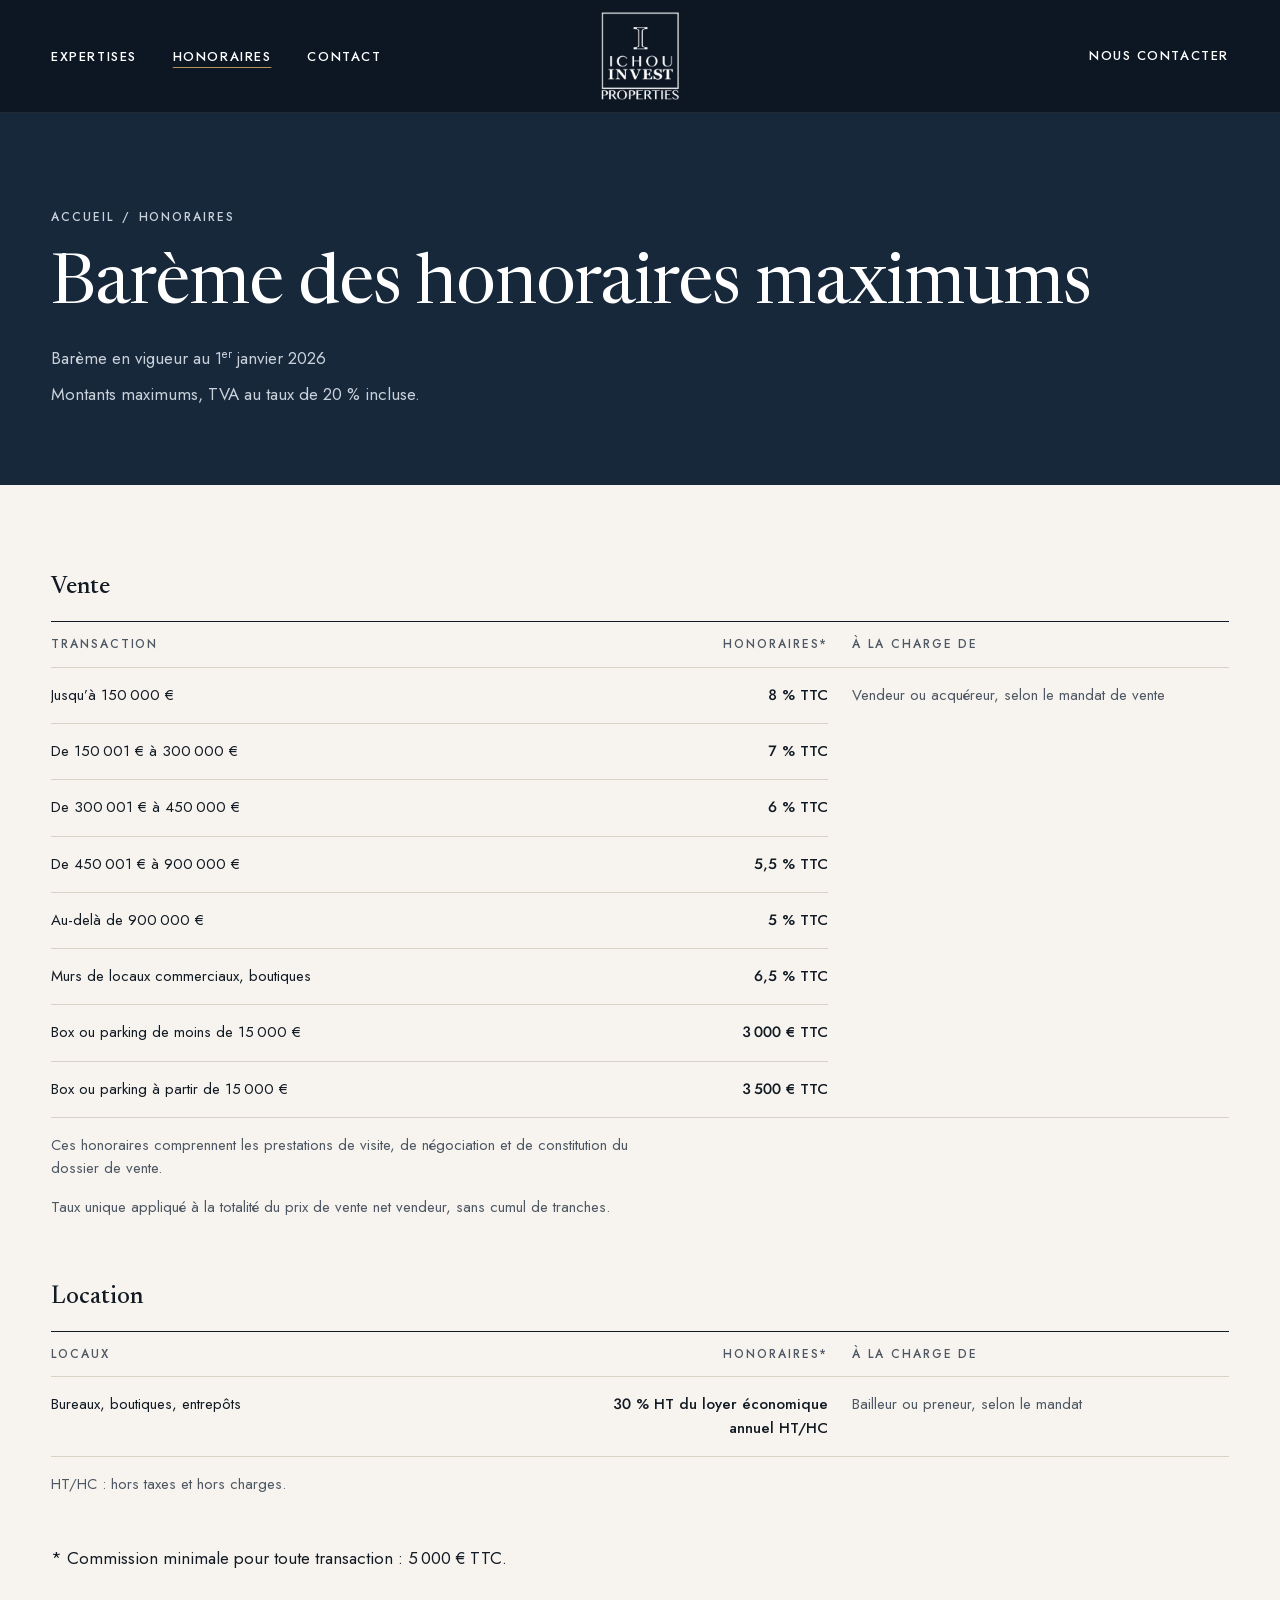
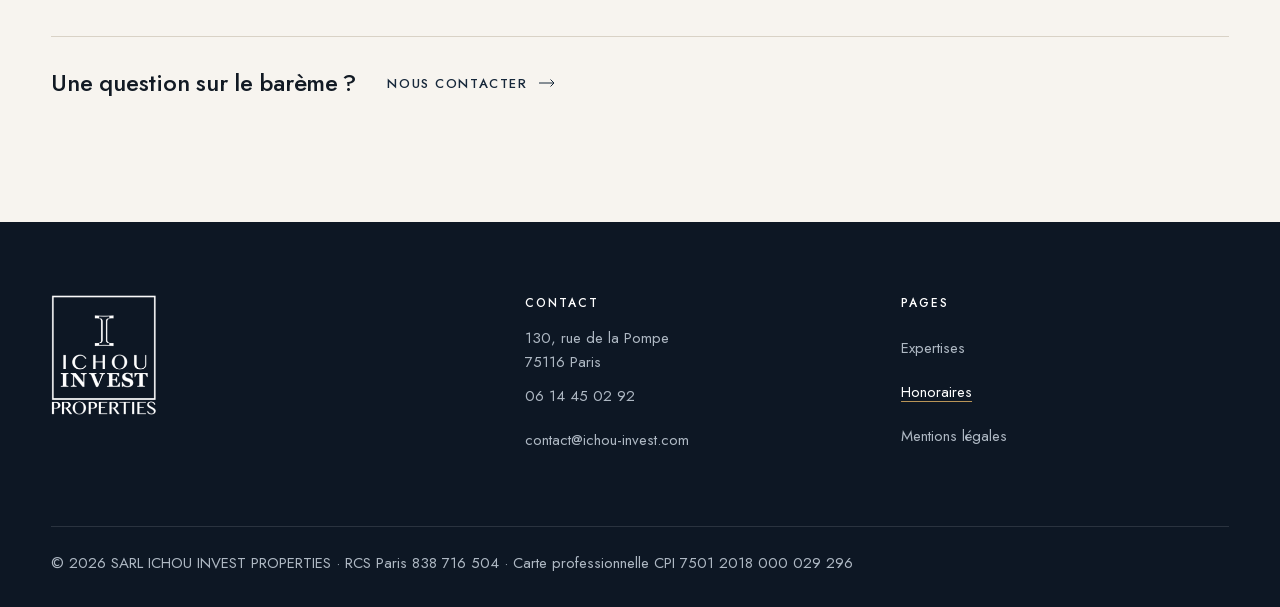
==== honoraires.html @ 110b646b "Nouveau site ICHOU INVEST PROPERTIES (3 pages) Co-Authored-By: Claude Opus 5.5 (1M context) <noreply" ====
<!doctype html>
<html lang="fr">
<head>
<meta charset="utf-8">
<meta name="viewport" content="width=device-width, initial-scale=1, viewport-fit=cover">
<title>Honoraires · ICHOU INVEST PROPERTIES</title>
<meta name="description" content="Barème des honoraires d’ICHOU INVEST PROPERTIES : vente et location.">
<link rel="stylesheet" href="fonts.css">
<link rel="stylesheet" href="style.css">
<script>document.documentElement.classList.add('js');document.documentElement.lang='fr';</script>
</head>
<body>
<a class="skip" href="#contenu">Aller au contenu</a>
<svg class="sprite" aria-hidden="true" focusable="false"><symbol id="mark-i" viewBox="0 0 24 36"><rect x="1" y="0" width="22" height="2" fill="currentColor"/><rect x="4" y="3.2" width="16" height="1.2" fill="currentColor"/><rect x="7.5" y="5.6" width="2.6" height="24.8" fill="currentColor"/><rect x="10.9" y="5.6" width="2.2" height="24.8" fill="currentColor"/><rect x="13.9" y="5.6" width="2.6" height="24.8" fill="currentColor"/><rect x="4" y="31.6" width="16" height="1.2" fill="currentColor"/><rect x="1" y="34" width="22" height="2" fill="currentColor"/></symbol></svg>


<header class="site-header" id="site-header">
  <div class="wrap header-inner">
    <nav class="main-nav" aria-label="Navigation principale">
      <ul><li><a class="nav-link" href="index.html#expertises">Expertises</a></li><li><a class="nav-link" href="honoraires.html" aria-current="page">Honoraires</a></li><li><a class="nav-link" href="index.html#contact">Contact</a></li></ul>
    </nav>
    <a class="brand" href="index.html" aria-label="ICHOU INVEST PROPERTIES, accueil">
      <img class="logo" src="img/logo-blanc.png" width="207" height="236" alt="ICHOU INVEST PROPERTIES">
    </a>
    <div class="header-actions">
      <a class="header-cta" href="index.html#contact">Nous contacter</a>
      <button class="text-btn menu-btn" type="button" aria-expanded="false" aria-controls="menu">Menu</button>
    </div>
  </div>
</header>

<div class="menu" id="menu" role="dialog" aria-modal="true" aria-label="Menu" hidden>
  <div class="wrap menu-inner">
    <div class="menu-top">
      <a class="brand" href="index.html" aria-label="ICHOU INVEST PROPERTIES, accueil">
        <img class="logo" src="img/logo-blanc.png" width="207" height="236" alt="ICHOU INVEST PROPERTIES">
      </a>
      <button class="text-btn menu-close" type="button">Fermer</button>
    </div>
    <nav class="menu-nav" aria-label="Menu">
      <ul><li><a href="index.html#expertises">Expertises</a></li><li><a href="honoraires.html" aria-current="page">Honoraires</a></li><li><a href="index.html#contact">Contact</a></li></ul>
    </nav>
    <address class="menu-contact">
      <a href="mailto:contact@ichou-invest.com">contact@ichou-invest.com</a>
      <span>130, rue de la Pompe, 75116&nbsp;Paris</span>
    </address>
  </div>
</div>

<main id="contenu">
  <section class="page-hero"><div class="wrap page-intro">
    <nav class="trail label" aria-label="Fil d’Ariane">
      <ol><li><a href="index.html">Accueil</a></li><li><span aria-current="page">Honoraires</span></li></ol>
    </nav>
    <h1 class="page-title">Barème des honoraires maximums</h1>
    <p class="intro-meta">Barème en vigueur au 1<sup>er</sup>&nbsp;janvier 2026</p>
    <p class="intro-meta">Montants maximums, TVA au taux de 20&nbsp;% incluse.</p>
  </div></section>

  <div class="wrap grid12 fees-grid">
    <div class="fee-tables">
      <section class="fee-group" aria-labelledby="t-vente">
        <h2 id="t-vente">Vente</h2>
        <div class="table-wrap">
          <table class="fee-table" aria-labelledby="t-vente">
            <thead><tr><th scope="col">Transaction</th><th scope="col" class="val">Honoraires*</th><th scope="col" class="payer">À la charge de</th></tr></thead>
            <tbody>
                <tr><th scope="row">Jusqu’à 150&#8239;000&nbsp;€</th><td class="val">8&nbsp;% TTC</td><td class="payer" rowspan="8">Vendeur ou acquéreur, selon le mandat de vente</td></tr>
                <tr><th scope="row">De 150&#8239;001&nbsp;€ à 300&#8239;000&nbsp;€</th><td class="val">7&nbsp;% TTC</td></tr>
                <tr><th scope="row">De 300&#8239;001&nbsp;€ à 450&#8239;000&nbsp;€</th><td class="val">6&nbsp;% TTC</td></tr>
                <tr><th scope="row">De 450&#8239;001&nbsp;€ à 900&#8239;000&nbsp;€</th><td class="val">5,5&nbsp;% TTC</td></tr>
                <tr><th scope="row">Au-delà de 900&#8239;000&nbsp;€</th><td class="val">5&nbsp;% TTC</td></tr>
                <tr><th scope="row">Murs de locaux commerciaux, boutiques</th><td class="val">6,5&nbsp;% TTC</td></tr>
                <tr><th scope="row">Box ou parking de moins de 15&#8239;000&nbsp;€</th><td class="val">3&#8239;000&nbsp;€ TTC</td></tr>
                <tr><th scope="row">Box ou parking à partir de 15&#8239;000&nbsp;€</th><td class="val">3&#8239;500&nbsp;€ TTC</td></tr>
            </tbody>
            <tfoot class="payer-foot"><tr><td colspan="3"><span class="payer-label">À la charge de</span> Vendeur ou acquéreur, selon le mandat de vente</td></tr></tfoot>
          </table>
        </div>
        <p class="fee-note">Ces honoraires comprennent les prestations de visite, de négociation et de constitution du dossier de vente.</p>
        <p class="fee-note">Taux unique appliqué à la totalité du prix de vente net vendeur, sans cumul de tranches.</p>
      </section>

      <section class="fee-group" aria-labelledby="t-location">
        <h2 id="t-location">Location</h2>
        <div class="table-wrap">
          <table class="fee-table" aria-labelledby="t-location">
            <thead><tr><th scope="col">Locaux</th><th scope="col" class="val">Honoraires*</th><th scope="col" class="payer">À la charge de</th></tr></thead>
            <tbody>
                <tr><th scope="row">Bureaux, boutiques, entrepôts</th><td class="val val-wrap"><span>30&nbsp;% HT du loyer économique annuel HT/HC</span></td><td class="payer">Bailleur ou preneur, selon le mandat</td></tr>
            </tbody>
            <tfoot class="payer-foot"><tr><td colspan="3"><span class="payer-label">À la charge de</span> Bailleur ou preneur, selon le mandat</td></tr></tfoot>
          </table>
        </div>
        <p class="fee-note">HT/HC : hors taxes et hors charges.</p>
      </section>

      <p class="fee-coverage fee-note">* Commission minimale pour toute transaction : 5&#8239;000&nbsp;€ TTC.</p>

      <div class="fee-cta">
        <p>Une question sur le barème&#8239;?</p>
        <a class="tlink" href="index.html#contact"><span>Nous contacter</span><svg viewBox="0 0 16 8" width="16" height="8" aria-hidden="true" focusable="false"><path d="M0 4h15M11.5 .5 15 4l-3.5 3.5" fill="none" stroke="currentColor" stroke-width="1"/></svg></a>
      </div>
    </div>
  </div>
</main>

<footer class="site-footer">
  <div class="wrap">
    <div class="footer-cols">
      <div>
        <a class="lockup" href="index.html" aria-label="ICHOU INVEST PROPERTIES, accueil">
          <img class="logo" src="img/logo-blanc.png" width="207" height="236" alt="ICHOU INVEST PROPERTIES">
        </a>
      </div>
      <div>
        <p class="footer-title">Contact</p>
        <address class="footer-address">
          <span>130, rue de la Pompe</span>
          <span>75116&nbsp;Paris</span>
          <a href="tel:+33614450292">06&nbsp;14&nbsp;45&nbsp;02&nbsp;92</a>
          <a href="mailto:contact@ichou-invest.com">contact@ichou-invest.com</a>
        </address>
      </div>
      <nav aria-label="Pages du site">
        <p class="footer-title">Pages</p>
        <ul class="footer-links"><li><a href="index.html#expertises">Expertises</a></li><li><a href="honoraires.html" aria-current="page">Honoraires</a></li><li><a href="mentions-legales.html">Mentions légales</a></li></ul>
      </nav>
    </div>
    <p class="footer-legal">©&nbsp;2026 SARL ICHOU INVEST PROPERTIES · RCS Paris <span class="nowrap">838 716 504</span> · Carte professionnelle <span class="nowrap">CPI 7501 2018 000 029 296</span></p>
  </div>
</footer>

<script>
(function () {
  var root = document.documentElement;
  var reduce = window.matchMedia && window.matchMedia('(prefers-reduced-motion: reduce)').matches;

  /* Photos absentes : on masque l'image cassée, l'emplacement en pierre reste visible */
  [].forEach.call(document.querySelectorAll('.ph img'), function (img) {
    img.addEventListener('error', function () { img.hidden = true; });
    if (img.getAttribute('loading') !== 'lazy' && img.complete && img.naturalWidth === 0) img.hidden = true;
  });

  /* Filet de l'en-tête après 8px de défilement */
  var header = document.getElementById('site-header');
  if (header) {
    var onScroll = function () { header.classList.toggle('is-scrolled', (window.scrollY || root.scrollTop) > 8); };
    onScroll();
    window.addEventListener('scroll', onScroll, { passive: true });
  }

  /* Menu plein écran : focus piégé, retour au bouton à la fermeture */
  var menuBtn = document.querySelector('.menu-btn');
  var sheet = document.getElementById('menu');
  if (menuBtn && sheet) {
    var closeBtn = sheet.querySelector('.menu-close');
    var siblings = [].filter.call(sheet.parentNode.children, function (el) {
      return el !== sheet && el.tagName !== 'SCRIPT' && el.tagName !== 'LINK' && el.tagName !== 'STYLE';
    });
    var focusables = function () { return [].slice.call(sheet.querySelectorAll('a[href], button:not([disabled])')); };
    var onKey = function (e) {
      if (e.key === 'Escape') { e.preventDefault(); closeMenu(true); return; }
      if (e.key !== 'Tab') return;
      var f = focusables(); if (!f.length) return;
      var first = f[0], last = f[f.length - 1];
      if (e.shiftKey && document.activeElement === first) { e.preventDefault(); last.focus(); }
      else if (!e.shiftKey && document.activeElement === last) { e.preventDefault(); first.focus(); }
    };
    var openMenu = function () {
      sheet.hidden = false;
      menuBtn.setAttribute('aria-expanded', 'true');
      root.classList.add('menu-open');
      siblings.forEach(function (el) { el.inert = true; el.setAttribute('aria-hidden', 'true'); });
      document.addEventListener('keydown', onKey);
      closeBtn.focus();
    };
    var closeMenu = function (restore) {
      if (sheet.hidden) return;
      sheet.hidden = true;
      menuBtn.setAttribute('aria-expanded', 'false');
      root.classList.remove('menu-open');
      siblings.forEach(function (el) { el.inert = false; el.removeAttribute('aria-hidden'); });
      document.removeEventListener('keydown', onKey);
      if (restore) menuBtn.focus();
    };
    menuBtn.addEventListener('click', openMenu);
    closeBtn.addEventListener('click', function () { closeMenu(true); });
    sheet.addEventListener('click', function (e) {
      var a = e.target.closest ? e.target.closest('a[href]') : null;
      if (a) closeMenu(false);
    });
    if (window.matchMedia) {
      var mq = window.matchMedia('(min-width: 980px)');
      var onMq = function (m) { if (m.matches) closeMenu(false); };
      if (mq.addEventListener) mq.addEventListener('change', onMq); else if (mq.addListener) mq.addListener(onMq);
    }
  }

  /* Copier l'adresse e-mail, avec repli par sélection du texte */
  var copyBtn = document.getElementById('copy-mail');
  if (copyBtn) {
    var status = document.getElementById('copy-status');
    var mailEl = document.getElementById('contact-mail');
    var label = copyBtn.textContent;
    var address = 'contact@ichou-invest.com';
    var timer;
    var say = function (msg, btnText) {
      if (status) status.textContent = msg;
      copyBtn.textContent = btnText;
      clearTimeout(timer);
      timer = setTimeout(function () { copyBtn.textContent = label; }, 2400);
    };
    var fallback = function () {
      var copied = false;
      try {
        var range = document.createRange();
        range.selectNodeContents(mailEl);
        var sel = window.getSelection();
        sel.removeAllRanges();
        sel.addRange(range);
        copied = document.execCommand && document.execCommand('copy');
      } catch (e) { copied = false; }
      if (copied) say('Adresse e-mail copiée.', 'Adresse copiée');
      else say('Adresse sélectionnée : copiez-la avec Ctrl+C ou Cmd+C.', 'Adresse sélectionnée');
    };
    copyBtn.addEventListener('click', function () {
      try {
        if (navigator.clipboard && navigator.clipboard.writeText) {
          navigator.clipboard.writeText(address).then(function () { say('Adresse e-mail copiée.', 'Adresse copiée'); }, fallback);
        } else { fallback(); }
      } catch (e) { fallback(); }
    });
  }

  /* Apparition au défilement : une fois, depuis un état visible (rien n'est masqué en attendant) */
  if (!reduce && 'IntersectionObserver' in window) {
    var items = [].slice.call(document.querySelectorAll('[data-reveal]'));
    var vh = window.innerHeight || root.clientHeight;
    var io = new IntersectionObserver(function (entries) {
      entries.forEach(function (en) {
        if (!en.isIntersecting) return;
        io.unobserve(en.target);
        en.target.classList.add('is-revealing');
      });
    }, { threshold: 0 });
    items.forEach(function (el) {
      if (el.getBoundingClientRect().top < vh) return;
      io.observe(el);
    });
  }
})();
</script>
</body>
</html>
---- fonts.css ----
/* Polices hébergées sur le site (Newsreader, Jost : licence SIL Open Font) */
@font-face {
  font-family: 'Jost';
  font-style: normal;
  font-weight: 400;
  font-display: swap;
  src: url(fonts/jost.woff2) format('woff2');
  unicode-range: U+0000-00FF, U+0131, U+0152-0153, U+02BB-02BC, U+02C6, U+02DA, U+02DC, U+0304, U+0308, U+0329, U+2000-206F, U+20AC, U+2122, U+2191, U+2193, U+2212, U+2215, U+FEFF, U+FFFD;
}
@font-face {
  font-family: 'Jost';
  font-style: normal;
  font-weight: 500;
  font-display: swap;
  src: url(fonts/jost.woff2) format('woff2');
  unicode-range: U+0000-00FF, U+0131, U+0152-0153, U+02BB-02BC, U+02C6, U+02DA, U+02DC, U+0304, U+0308, U+0329, U+2000-206F, U+20AC, U+2122, U+2191, U+2193, U+2212, U+2215, U+FEFF, U+FFFD;
}
@font-face {
  font-family: 'Newsreader';
  font-style: normal;
  font-weight: 300 500;
  font-display: swap;
  src: url(fonts/newsreader.woff2) format('woff2');
  unicode-range: U+0000-00FF, U+0131, U+0152-0153, U+02BB-02BC, U+02C6, U+02DA, U+02DC, U+0304, U+0308, U+0329, U+2000-206F, U+20AC, U+2122, U+2191, U+2193, U+2212, U+2215, U+FEFF, U+FFFD;
}
---- style.css ----
/* Ichou Invest Properties : « Pierre, zinc, laiton »
   Layout: editorial, asymmetric 12-column grid on pale limestone. Split hero with a façade photo
   running off the right edge; zinc blue carries every action and the footer; brass only in hairlines
   and the column monogram. Square corners, hairlines instead of card borders, left-aligned text. */

:root {
  /* Couleurs (8 nommées) */
  --pierre-claire: #FAFAF8;   /* fond de page, blanc neutre */
  --blanc: #FFFFFF;           /* surfaces : contact, panneau d’honoraires */
  --pierre: #F0F0ED;          /* bande alternée (Approche) */
  --filet: #DDDDD8;           /* filets 1px */
  --encre: #1A1E23;           /* texte et titres */
  --encre-2: #545A61;         /* texte secondaire, étiquettes */
  --zinc: #243B4C;            /* boutons, liens, focus, pied de page */
  --laiton: #8A6B3C;          /* décor uniquement : monogramme, filets de 32px, soulignés */

  /* Dérivés */
  --on-zinc: #FFFFFF;
  --zinc-hover: #182A37;
  --header-bg: rgb(250 250 248 / .86);
  --footer-bg: #243B4C;
  --footer-text: #C5CDD4;
  --footer-strong: #FFFFFF;
  --footer-mark: #C8A870;
  --footer-line: rgb(255 255 255 / .14);
  --footer-edge: transparent;
  --todo-bg: #F1EBDF;         /* pastille de maquette, jamais en production */
  --todo-fg: #6B5226;
  --ph-bg: var(--pierre);     /* emplacement photo vide */
  --ph-line: var(--filet);

  /* Typographie */
  --f-display: "Bodoni Moda", "Didot", "Bodoni 72", "Bodoni MT", "Times New Roman", serif;
  --f-text: "Jost", "Futura", "Avenir Next", "Century Gothic", "Segoe UI", system-ui, sans-serif;
  --fs-display: clamp(2.75rem, 1.9rem + 3.6vw, 5.25rem);
  --fs-word: clamp(3rem, 2rem + 4.4vw, 6rem);
  --fs-title: clamp(2.25rem, 1.8rem + 2vw, 3.5rem);   /* h1 des pages intérieures (Didone) */
  --fs-h2: clamp(1.875rem, 1.5rem + 1.6vw, 3rem);     /* h2 en linéale */
  --fs-h3: clamp(1.25rem, 1.15rem + 0.45vw, 1.5rem);  /* h3 en linéale */
  --fs-contact: clamp(1.5rem, 1.2rem + 1.3vw, 2.25rem);
  --fs-lead: clamp(1.125rem, 1.05rem + 0.35vw, 1.3125rem);
  --fs-body: 1.0625rem;
  --fs-small: 0.9375rem;
  --fs-nav: 0.8125rem;
  --fs-label: 0.75rem;

  /* Espace et grille */
  --container: 82.5rem;
  --gutter-x: clamp(1rem, 4vw, 3.5rem);
  --col-gap: clamp(16px, 2vw, 32px);
  --section-y: clamp(4rem, 2.5rem + 6vw, 9rem);
  --header-h: 64px;

  /* Mouvement */
  --ease: cubic-bezier(.22, .61, .36, 1);
  --d: 0ms;                   /* délai d’apparition, surchargé tuile par tuile */
}

@media (min-width: 980px) {
  :root { --header-h: 76px; }
}

/* ---------- Base ---------- */
*, *::before, *::after { box-sizing: border-box; }
:root {
  padding-top: env(safe-area-inset-top, 0px);
  padding-bottom: env(safe-area-inset-bottom, 0px);
  -webkit-text-size-adjust: 100%;
  scroll-padding-top: calc(var(--header-h) + 16px);
}
@media (prefers-reduced-motion: no-preference) {
  :root { scroll-behavior: smooth; }
}
body {
  margin: 0;
  background: var(--pierre-claire);
  color: var(--encre);
  font-family: var(--f-text);
  font-weight: 400;
  font-size: var(--fs-body);
  line-height: 1.65;
  font-kerning: normal;
  -webkit-font-smoothing: antialiased;
}
img, svg { display: block; max-width: 100%; }
[hidden] { display: none !important; }
a { color: var(--zinc); }
:focus-visible { outline: 2px solid var(--zinc); outline-offset: 3px; }
::selection { background: var(--zinc); color: var(--on-zinc); }
p, ul, ol, dl, dd, figure { margin: 0; }
p { text-wrap: pretty; }
sup { font-size: .68em; line-height: 0; vertical-align: .5em; }
.nowrap { white-space: nowrap; }
.sprite { position: absolute; width: 0; height: 0; overflow: hidden; }

h1, h2, h3 {
  margin: 0;
  color: var(--encre);
  text-wrap: balance;
}
h1, .word {
  font-family: var(--f-display);
  font-optical-sizing: auto;
  font-weight: 400;
}
h2, h3 {
  font-family: var(--f-text);
  font-weight: 500;
  letter-spacing: -0.01em;
}
h2 { font-size: var(--fs-h2); line-height: 1.1; }
h3 { font-size: var(--fs-h3); line-height: 1.25; }

.wrap {
  width: 100%;
  max-width: calc(var(--container) + 2 * var(--gutter-x));
  margin-inline: auto;
  padding-inline: var(--gutter-x);
}
.grid12 {
  display: grid;
  grid-template-columns: repeat(12, minmax(0, 1fr));
  column-gap: var(--col-gap);
}
.grid12 > * { grid-column: 1 / -1; min-width: 0; }

/* Étiquettes */
.label, .eyebrow {
  font-family: var(--f-text);
  font-weight: 500;
  font-size: var(--fs-label);
  line-height: 1.4;
  letter-spacing: .16em;
  text-transform: uppercase;
  color: var(--encre-2);
}
.eyebrow { display: flex; align-items: center; gap: 16px; margin-bottom: 20px; }
.hero .eyebrow::before {
  content: "";
  flex: none;
  width: 32px;
  height: 1px;
  background: var(--laiton);
}

/* Pastille de maquette « à compléter » : ne doit jamais partir en production */
.todo {
  display: inline-block;
  padding: 2px 8px;
  background: var(--todo-bg);
  color: var(--todo-fg);
  font-family: var(--f-text);
  font-weight: 500;
  font-size: .8125rem;
  line-height: 1.45;
  letter-spacing: .01em;
  text-transform: none;
  white-space: normal;
  vertical-align: baseline;
}

/* ---------- Liens d’évitement et bandeau maquette ---------- */
.skip {
  position: absolute;
  left: 16px;
  top: 8px;
  z-index: 100;
  padding: 12px 16px;
  background: var(--zinc);
  color: var(--on-zinc);
  font-weight: 500;
  font-size: var(--fs-nav);
  letter-spacing: .12em;
  text-transform: uppercase;
  text-decoration: none;
  transform: translateY(-200%);
}
.skip:focus { transform: none; }

.notice {
  background: var(--todo-bg);
  color: var(--todo-fg);
  font-size: .8125rem;
  line-height: 1.45;
}
.notice p { padding-block: 8px; }

/* ---------- Boutons et liens ---------- */
.btn {
  display: inline-flex;
  align-items: center;
  justify-content: center;
  min-height: 48px;
  padding: 0 24px;
  border: 1px solid transparent;
  border-radius: 0;
  font-family: var(--f-text);
  font-weight: 500;
  font-size: var(--fs-nav);
  line-height: 1;
  letter-spacing: .12em;
  text-transform: uppercase;
  text-decoration: none;
  white-space: nowrap;
  cursor: pointer;
  transition: background-color 180ms var(--ease), color 180ms var(--ease), border-color 180ms var(--ease);
}
.btn-primary { background: var(--zinc); border-color: var(--zinc); color: var(--on-zinc); }
.btn-primary:hover { background: var(--zinc-hover); border-color: var(--zinc-hover); }
.btn-ghost { background: transparent; border-color: var(--encre); color: var(--encre); }
.btn-ghost:hover { background: var(--encre); color: var(--blanc); }

.tlink {
  display: inline-flex;
  align-items: center;
  gap: 12px;
  min-height: 44px;
  color: var(--zinc);
  font-family: var(--f-text);
  font-weight: 500;
  font-size: var(--fs-nav);
  line-height: 1;
  letter-spacing: .12em;
  text-transform: uppercase;
  text-decoration: none;
}
.tlink span { position: relative; padding-block: 6px; }
.tlink span::after {
  content: "";
  position: absolute;
  left: 0;
  right: 0;
  bottom: 0;
  height: 1px;
  background: currentColor;
  transform: scaleX(0);
  transform-origin: left center;
  transition: transform 250ms var(--ease);
}
.tlink svg { flex: none; width: 16px; height: 8px; transition: transform 200ms var(--ease); }
.tlink:hover span::after, .tlink:focus-visible span::after { transform: scaleX(1); }
.tlink:hover svg, .tlink:focus-visible svg { transform: translateX(4px); }

.actions { display: flex; flex-wrap: wrap; align-items: center; gap: 16px 32px; }

/* ---------- En-tête ---------- */
.site-header {
  position: sticky;
  top: env(safe-area-inset-top, 0px);
  z-index: 40;
  background: var(--header-bg);
  -webkit-backdrop-filter: blur(12px);
  backdrop-filter: blur(12px);
  border-bottom: 1px solid transparent;
  transition: border-color 200ms var(--ease), background-color 200ms var(--ease);
}
.site-header.is-scrolled { border-bottom-color: var(--filet); }
.header-inner {
  display: flex;
  align-items: center;
  gap: 24px;
  height: var(--header-h);
}

.brand {
  display: inline-flex;
  align-items: center;
  gap: 12px;
  min-height: 44px;
  color: var(--encre);
  text-decoration: none;
  margin-right: auto;
}
.brand .mark { flex: none; width: 24px; height: 36px; }
.brand-words {
  display: flex;
  flex-direction: column;
  font-family: var(--f-display);
  font-weight: 500;
  font-size: 10.5px;
  line-height: 1.15;
  letter-spacing: .24em;
  text-transform: uppercase;
}

.main-nav { display: none; margin-right: 12px; }
.main-nav ul { display: flex; gap: 32px; list-style: none; padding: 0; }
.nav-link {
  display: inline-flex;
  align-items: center;
  min-height: 44px;
  color: var(--encre-2);
  font-weight: 500;
  font-size: var(--fs-nav);
  line-height: 1;
  letter-spacing: .12em;
  text-transform: uppercase;
  text-decoration-line: underline;
  text-decoration-thickness: 1px;
  text-decoration-color: transparent;
  text-underline-offset: 6px;
  transition: color 180ms var(--ease), text-decoration-color 180ms var(--ease);
}
.nav-link:hover, .nav-link[aria-current="page"] { color: var(--encre); text-decoration-color: var(--laiton); }

.header-actions { display: flex; align-items: center; gap: 8px 28px; }
.header-cta { display: none; }
.text-btn {
  display: inline-flex;
  align-items: center;
  min-height: 44px;
  padding: 0 4px;
  background: none;
  border: 0;
  color: var(--encre);
  font-family: var(--f-text);
  font-weight: 500;
  font-size: var(--fs-nav);
  line-height: 1;
  letter-spacing: .12em;
  text-transform: uppercase;
  text-decoration: none;
  cursor: pointer;
}
.text-btn:hover { color: var(--zinc); }
.menu-btn { display: none; }
.js .menu-btn { display: inline-flex; }

@media (min-width: 980px) {
  .main-nav { display: block; }
  .header-cta { display: inline-flex; }
  .js .menu-btn { display: none; }
}

/* Menu plein écran (mobile) */
.menu {
  position: fixed;
  inset: 0;
  z-index: 60;
  overflow-y: auto;
  background: var(--pierre-claire);
  padding-top: env(safe-area-inset-top, 0px);
  padding-bottom: env(safe-area-inset-bottom, 0px);
}
.menu-inner {
  display: flex;
  flex-direction: column;
  gap: 32px;
  min-height: 100%;
  padding-bottom: 32px;
}
.menu-top { display: flex; align-items: center; justify-content: space-between; height: var(--header-h); }
.menu-nav ul { list-style: none; padding: 0; border-top: 1px solid var(--filet); }
.menu-nav a {
  display: block;
  padding-block: 12px;
  border-bottom: 1px solid var(--filet);
  color: var(--encre);
  font-family: var(--f-display);
  font-optical-sizing: auto;
  font-size: 2rem;
  line-height: 1.2;
  text-decoration: none;
}
.menu-nav a[aria-current="page"] { text-decoration: underline 1px var(--laiton); text-underline-offset: 8px; }
.menu-contact {
  margin-top: auto;
  display: grid;
  gap: 6px;
  color: var(--encre-2);
  font-size: var(--fs-small);
  font-style: normal;
}
.menu-contact a { color: var(--encre); text-decoration: none; }
:root.menu-open { overflow: hidden; }

/* ---------- Photos et emplacements ---------- */
/* Emplacement vide : fond uni et un seul filet d’encadrement (visible seulement si la photo manque) */
.ph {
  position: relative;
  overflow: hidden;
  background-color: var(--ph-bg);
}
.ph::before {
  content: "";
  position: absolute;
  inset: 16px;
  border: 1px solid var(--ph-line);
}
.ph img {
  position: absolute;
  inset: 0;
  z-index: 1;
  width: 100%;
  height: 100%;
  max-width: none;
  object-fit: cover;
}
.ph-note {
  position: absolute;
  left: 32px;
  bottom: 28px;
  max-width: calc(100% - 64px);
  color: var(--encre-2);
  font-weight: 500;
  font-size: var(--fs-label);
  line-height: 1.4;
  letter-spacing: .16em;
  text-transform: uppercase;
}

/* Pastille « photo proposée, non validée » : affichée seulement sur une photo effectivement chargée */
.ph-flag { position: absolute; top: 12px; left: 12px; z-index: 2; max-width: calc(100% - 24px); display: none; }
.ph img.is-loaded:not([hidden]) ~ .ph-flag { display: block; width: fit-content; }

/* ---------- Sections ---------- */
.section { padding-block: var(--section-y); }
.band { background: var(--pierre); --ph-bg: var(--pierre-claire); }
.surface { background: var(--blanc); }

/* ---------- Accueil : ouverture ---------- */
.hero { overflow-x: clip; }
.hero-grid { row-gap: 48px; padding-top: clamp(40px, 7vw, 72px); }
.hero-text { min-width: 0; }
.display {
  font-size: var(--fs-display);
  line-height: 1.02;
  letter-spacing: -0.02em;
  max-width: 11ch;
}
.lead {
  margin-top: 28px;
  max-width: 36ch;
  font-size: var(--fs-lead);
  line-height: 1.5;
  color: var(--encre);
}
.hero-text .actions { margin-top: 40px; }
.hero-media {
  margin-inline: calc(-1 * var(--gutter-x));
}
@media (max-width: 1023.98px) {
  /* La photo passe sous l’en-tête, le texte ensuite : Paris dès le premier écran */
  .hero-grid { padding-top: 0; row-gap: 32px; }
  .hero-media { order: -1; aspect-ratio: 4 / 3; }
}
@media (min-width: 600px) and (max-width: 1023.98px) {
  .hero-media { aspect-ratio: 16 / 10; }
}
@media (min-width: 1024px) {
  .hero-grid { padding-top: 0; align-items: center; }
  .hero-text { grid-column: 1 / 7; grid-row: 1; padding-right: 16px; }
  .hero-media {
    grid-column: 7 / -1;
    grid-row: 1;
    aspect-ratio: auto;
    height: clamp(520px, 78vh, 820px);
    margin-left: 0;
    margin-right: calc(-1 * max(var(--gutter-x), (100vw - var(--container)) / 2));
  }
}

/* Bandeau d’informations légales */
.facts {
  margin-top: clamp(32px, 4vw, 56px);
  padding-block: 20px;
  border-top: 1px solid var(--filet);
  border-bottom: 1px solid var(--filet);
  color: var(--encre-2);
  font-size: var(--fs-small);
  line-height: 1.55;
}
.facts .sep { padding-inline: .35em; }

/* ---------- Accueil : expertises ---------- */
.section-head { row-gap: 24px; margin-bottom: clamp(40px, 5vw, 72px); }
@media (min-width: 1024px) {
  .head-main { grid-column: 1 / 8; }
}

.tiles {
  list-style: none;
  padding: 0;
  display: grid;
  grid-template-columns: minmax(0, 1fr);
  gap: 32px var(--col-gap);
}
@media (min-width: 600px) { .tiles { grid-template-columns: repeat(2, minmax(0, 1fr)); } }
@media (min-width: 1100px) { .tiles { grid-template-columns: repeat(4, minmax(0, 1fr)); } }
.tile { display: flex; flex-direction: column; min-width: 0; }
.tile-media { aspect-ratio: 16 / 9; }
@media (min-width: 600px) {
  .tiles { row-gap: 48px; }
  .tile-media { aspect-ratio: 3 / 4; }
}
.tile-body {
  display: grid;
  gap: 10px;
  margin-top: 20px;
  padding-top: 16px;
  border-top: 1px solid var(--filet);
}
.tile-label { font-variant-numeric: tabular-nums; }
.tile-line { color: var(--encre-2); font-size: var(--fs-small); line-height: 1.55; }
.after-tiles {
  display: flex;
  flex-wrap: wrap;
  align-items: center;
  gap: 16px 32px;
  margin-top: clamp(40px, 5vw, 64px);
}

/* ---------- Accueil : approche ---------- */
.approach { row-gap: 48px; align-items: start; }
.approach-media { aspect-ratio: 3 / 2; order: 2; }
.approach-text { order: 1; display: grid; gap: 40px; }
.approach-head { display: grid; gap: 12px; justify-items: start; }
.approach-item { display: grid; gap: 20px; padding-top: 24px; border-top: 1px solid var(--encre); }
.word {
  font-size: var(--fs-word);
  line-height: .95;
  font-weight: 400;
  letter-spacing: -0.02em;
}
.approach-item p { max-width: 44ch; }
@media (min-width: 1024px) {
  .approach-media { grid-column: 1 / 6; aspect-ratio: 4 / 5; order: 0; }
  .approach-text { grid-column: 7 / -1; order: 0; gap: 56px; }
}

/* ---------- Accueil : contact ---------- */
.contact-grid { row-gap: 56px; }
.contact-text h2 { max-width: 16ch; }
.contact-lead { margin-top: 20px; max-width: 40ch; font-size: var(--fs-lead); line-height: 1.5; color: var(--encre-2); }
.contact-list { margin-top: 40px; }
.contact-list > div {
  display: grid;
  grid-template-columns: minmax(0, 1fr);
  gap: 6px 24px;
  align-items: baseline;
  padding-block: 20px;
  border-bottom: 1px solid var(--filet);
}
.contact-list > div:first-child { border-top: 1px solid var(--filet); }
.contact-list dt { font-weight: 500; font-size: var(--fs-label); line-height: 1.4; letter-spacing: .16em; text-transform: uppercase; color: var(--encre-2); }
.contact-list dd {
  min-width: 0;
  font-family: var(--f-display);
  font-optical-sizing: auto;
  font-size: var(--fs-contact);
  line-height: 1.2;
  overflow-wrap: anywhere;
}
.contact-list dd a {
  color: var(--encre);
  text-decoration: underline 1px var(--filet);
  text-underline-offset: 6px;
  transition: text-decoration-color 180ms var(--ease);
}
.contact-list dd a:hover { text-decoration-color: var(--laiton); }
.contact-list .map-link {
  display: inline-flex;
  align-items: center;
  min-height: 44px;
  margin-top: 4px;
  font-family: var(--f-text);
  font-size: var(--fs-small);
  line-height: 1.4;
  color: var(--zinc);
  text-decoration-color: currentColor;
  text-underline-offset: 4px;
}
.contact-text .actions { margin-top: 40px; }
.copy-status { min-height: 1.55em; margin-top: 12px; color: var(--encre-2); font-size: var(--fs-small); line-height: 1.55; }
.contact-media { aspect-ratio: 3 / 2; }
@media (min-width: 600px) {
  .contact-list > div { grid-template-columns: 8rem minmax(0, 1fr); }
}
@media (min-width: 1024px) {
  .contact-text { grid-column: 1 / 7; }
  .contact-media { grid-column: 7 / -1; aspect-ratio: 4 / 3; align-self: end; }
}

/* ---------- Pied de page ---------- */
.site-footer {
  padding-block: 72px 32px;
  background: var(--footer-bg);
  color: var(--footer-text);
  border-top: 1px solid var(--footer-edge);
  font-size: var(--fs-small);
  line-height: 1.6;
}
.site-footer a {
  color: var(--footer-text);
  text-decoration-line: underline;
  text-decoration-thickness: 1px;
  text-decoration-color: transparent;
  text-underline-offset: 4px;
  transition: color 180ms var(--ease), text-decoration-color 180ms var(--ease);
}
.site-footer a:hover { color: var(--footer-strong); text-decoration-color: var(--footer-mark); }
.site-footer :focus-visible { outline-color: var(--footer-strong); }
.footer-cols { display: grid; grid-template-columns: minmax(0, 1fr); gap: 48px; }
@media (min-width: 768px) {
  .footer-cols { grid-template-columns: minmax(0, 1.3fr) minmax(0, 1fr) minmax(0, 1fr); }
}
.site-footer .lockup {
  display: inline-flex;
  flex-direction: column;
  align-items: center;
  gap: 16px;
  color: var(--footer-strong);
  text-decoration: none;
  justify-self: start;
}
.lockup .mark { width: 35px; height: 52px; color: var(--footer-mark); }
.lockup-words {
  display: flex;
  flex-direction: column;
  align-items: center;
  padding-left: .24em;
  font-family: var(--f-display);
  font-weight: 500;
  font-size: 12px;
  line-height: 1.3;
  letter-spacing: .24em;
  text-transform: uppercase;
  color: var(--footer-strong);
}
.footer-title {
  margin-bottom: 14px;
  color: var(--footer-strong);
  font-weight: 500;
  font-size: var(--fs-label);
  line-height: 1.4;
  letter-spacing: .16em;
  text-transform: uppercase;
}
.site-footer address { font-style: normal; }
.footer-address { display: grid; justify-items: start; }
.footer-links { list-style: none; padding: 0; display: grid; justify-items: start; }
.footer-links a, .footer-address a { display: inline-flex; align-items: center; min-height: 44px; }
.footer-links a[aria-current="page"] { color: var(--footer-strong); text-decoration-color: var(--footer-mark); }
.footer-legal { margin-top: 64px; padding-top: 24px; border-top: 1px solid var(--footer-line); }

/* ---------- Pages intérieures ---------- */
.page-intro { padding-top: clamp(64px, 10vw, 96px); padding-bottom: clamp(48px, 6vw, 80px); }
.trail ol { list-style: none; padding: 0; display: flex; flex-wrap: wrap; gap: 8px; margin-bottom: 24px; }
.trail li + li::before { content: "/"; padding-right: 8px; }
.trail a { color: var(--encre-2); text-decoration: none; }
.trail a:hover { color: var(--encre); text-decoration: underline 1px var(--laiton); text-underline-offset: 4px; }
.page-title { font-size: var(--fs-title); line-height: 1.06; letter-spacing: -0.01em; }
.intro-meta { margin-top: 20px; color: var(--encre-2); }
.intro-meta + .intro-meta { margin-top: 8px; }

/* Honoraires */
.fees-grid { row-gap: 56px; padding-bottom: var(--section-y); align-items: start; }
.fee-summary { display: grid; gap: 16px; padding: 32px; background: var(--blanc); }
.fee-min {
  font-family: var(--f-display);
  font-optical-sizing: auto;
  font-weight: 500;
  font-size: var(--fs-contact);
  line-height: 1.12;
  font-variant-numeric: tabular-nums;
}
.fee-summary .fee-note { padding-top: 16px; border-top: 1px solid var(--filet); }
.fee-group > .fee-note { margin-top: 16px; max-width: 60ch; color: var(--encre-2); font-size: var(--fs-small); line-height: 1.55; }
.fee-coverage { margin-top: 48px; }
@media (min-width: 1024px) {
  .fee-summary {
    grid-column: 1 / 5;
    position: sticky;
    top: calc(env(safe-area-inset-top, 0px) + var(--header-h) + 24px);
  }
  .fee-tables { grid-column: 6 / -1; }
}
.fee-group + .fee-group { margin-top: 64px; }
.fee-group h2 { font-size: var(--fs-h3); font-weight: 500; line-height: 1.12; letter-spacing: 0; margin-bottom: 20px; }
.table-wrap { overflow-x: auto; }
.fee-table {
  width: 100%;
  border-collapse: collapse;
  border-top: 1px solid var(--encre);
  font-size: var(--fs-small);
  line-height: 1.55;
}
.fee-table th, .fee-table td {
  padding: 16px 0;
  border-bottom: 1px solid var(--filet);
  text-align: left;
  vertical-align: baseline;
  font-weight: 400;
}
.fee-table thead th {
  padding-block: 14px;
  color: var(--encre-2);
  font-weight: 500;
  font-size: var(--fs-label);
  line-height: 1.4;
  letter-spacing: .16em;
  text-transform: uppercase;
}
.fee-table .val {
  padding-left: 24px;
  text-align: right;
  font-weight: 500;
  font-variant-numeric: tabular-nums;
  white-space: nowrap;
}
.fee-table .val-wrap { white-space: normal; }
.fee-table .payer {
  width: 34%;
  padding-left: 24px;
  vertical-align: top;
  color: var(--encre-2);
  white-space: normal;
}
.fee-table thead .payer { vertical-align: baseline; }
.fee-table td.payer .todo { display: block; width: fit-content; margin-top: 8px; }
.fee-table .payer-foot { display: none; }
.fee-table .payer-foot td { padding-top: 16px; color: var(--encre-2); }
.fee-table .payer-label { display: block; margin-bottom: 4px; color: var(--encre-2); font-weight: 500; font-size: var(--fs-label); line-height: 1.4; letter-spacing: .16em; text-transform: uppercase; }
.fee-table .payer-foot .todo { display: block; width: fit-content; margin-top: 8px; }
@media (max-width: 599.98px) {
  /* Téléphone : la colonne « À la charge de » devient une ligne pleine largeur sous le tableau */
  .fee-table .payer { display: none; }
  .fee-table .payer-foot { display: table-footer-group; }
}
.fee-table .val-wrap > span { display: block; max-width: 22ch; margin-left: auto; }
.fee-table .val .todo { display: table; margin: 6px 0 0 auto; font-weight: 500; white-space: nowrap; }
.fee-flags { list-style: none; padding: 0; display: grid; gap: 8px; margin-top: 16px; }
.fee-cta {
  display: flex;
  flex-wrap: wrap;
  align-items: center;
  gap: 8px 32px;
  margin-top: 64px;
  padding-top: 24px;
  border-top: 1px solid var(--filet);
}
.fee-cta p { font-weight: 500; font-size: var(--fs-h3); line-height: 1.25; letter-spacing: -0.01em; }

/* Mentions légales */
.legal-grid { padding-bottom: var(--section-y); }
.legal-groups { display: grid; gap: 64px; }
@media (min-width: 1024px) { .legal-groups { grid-column: 1 / 10; } }
.legal-group h2 { font-size: var(--fs-h3); font-weight: 500; line-height: 1.12; letter-spacing: 0; margin-bottom: 20px; }
.legal-group > .group-note { margin-bottom: 16px; }
.legal-group > .group-text { margin-bottom: 12px; max-width: 60ch; color: var(--encre-2); font-size: var(--fs-small); line-height: 1.55; }
.deflist { border-top: 1px solid var(--encre); font-size: var(--fs-small); line-height: 1.55; }
.deflist > div {
  display: grid;
  grid-template-columns: minmax(0, 1fr);
  gap: 4px 24px;
  padding-block: 14px;
  border-bottom: 1px solid var(--filet);
}
.deflist dt { color: var(--encre-2); }
.deflist dd { min-width: 0; color: var(--encre); overflow-wrap: break-word; font-variant-numeric: tabular-nums; }
.deflist dd .todo { margin-top: 4px; }
.deflist dd a { color: var(--zinc); text-underline-offset: 3px; }
@media (min-width: 620px) {
  .deflist > div { grid-template-columns: 15rem minmax(0, 1fr); }
}

/* ---------- Mouvement ---------- */
@keyframes rise { from { opacity: 0; transform: translateY(12px); } to { opacity: 1; transform: none; } }
@keyframes settle { from { transform: scale(1.03); } to { transform: none; } }
@keyframes settle-tile { from { transform: scale(1.04); } to { transform: none; } }
.js .hero-text { animation: rise 500ms var(--ease) 120ms both; }
.js .hero-media img { animation: settle 1400ms var(--ease) both; }
.is-revealing { animation: rise 600ms var(--ease) var(--d, 0ms) both; }
.tile.is-revealing .tile-media img { animation: settle-tile 1000ms var(--ease) var(--d, 0ms) both; }

@media (prefers-reduced-motion: reduce) {
  *, *::before, *::after {
    animation: none !important;
    transition: none !important;
    scroll-behavior: auto !important;
  }
}

/* ---------- Impression (barème notamment) ---------- */
@media print {
  :root, :root:not([data-theme="light"]), :root[data-theme="dark"] {
    --pierre-claire: #FFFFFF;
    --blanc: #FFFFFF;
    --pierre: #FFFFFF;
    --filet: #BBBBBB;
    --encre: #000000;
    --encre-2: #000000;
    --zinc: #000000;
    --laiton: #000000;
    --header-bg: #FFFFFF;
    --footer-bg: #FFFFFF;
    --footer-text: #000000;
    --footer-strong: #000000;
    --footer-mark: #000000;
    --footer-line: #BBBBBB;
    --footer-edge: #BBBBBB;
    color-scheme: light;
  }
  .skip, .notice, .main-nav, .header-actions, .menu, .footer-cols, .fee-cta, .trail, .ph-note { display: none !important; }
  .site-header { position: static; -webkit-backdrop-filter: none; backdrop-filter: none; border-bottom: 1px solid var(--filet); }
  .fee-summary { position: static; padding: 0 0 16px; }
  .page-intro { padding-top: 24px; }
  .site-footer { padding-block: 16px 0; }
  .footer-legal { margin-top: 0; }
  a { text-decoration: none; }
  .js .hero-text, .is-revealing, .js .hero-media img { animation: none !important; }
  .fee-table tr { break-inside: avoid; }
}


/* =====================================================================
   Direction artistique v3 (30/09/2026) : grands aplats de couleur, photo pleine largeur,
   titres à empattements centrés, texte posé directement sur les fonds, boutons en pilule.
   Palette fixe (identité de marque), identique en mode clair et sombre.
   ===================================================================== */
:root {
  color-scheme: light;
  --nuit: #0D1724;            /* en-tête, pied de page */
  --marine: #17283B;          /* aplat contact, ouverture des pages intérieures */
  --marine-2: #22364C;        /* bandeau d'informations */
  --sable: #ECE5D9;           /* aplat expertises */
  --pierre-claire: #F7F4EF;   /* fond de page */
  --blanc: #FFFFFF;
  --encre: #121A24;
  --encre-2: #4E5864;
  --laiton: #B89457;          /* filets et accents */
  --sur-fonce: #FFFFFF;
  --sur-fonce-2: #C9D1DA;
  --zinc: #17283B;
  --zinc-hover: #0D1724;
  --on-zinc: #FFFFFF;
  --filet: #D9D2C6;
  --ph-bg: #DED6C9;
  --ph-line: #CFC6B7;
  --footer-bg: var(--nuit);
  --footer-text: #AEB8C3;
  --footer-strong: #FFFFFF;
  --footer-mark: var(--laiton);
  --footer-line: rgb(255 255 255 / .12);
  --f-display: "Newsreader", "Iowan Old Style", "Palatino Linotype", Georgia, serif;
  --fs-display: clamp(2.6rem, 1.6rem + 4.2vw, 5.5rem);
  --fs-h2: clamp(2.1rem, 1.5rem + 2.4vw, 3.6rem);
  --header-h: 72px;
}
@media (min-width: 980px) { :root { --header-h: 96px; } }
body { background: var(--pierre-claire); }

/* Titres : tous à empattements, graisse légère */
h1, h2, .page-title, .display {
  font-family: var(--f-display);
  font-weight: 400;
  letter-spacing: -0.015em;
}
h2 { font-size: var(--fs-h2); line-height: 1.05; }
h3 { font-family: var(--f-display); font-weight: 400; font-size: clamp(1.4rem, 1.2rem + .7vw, 1.8rem); letter-spacing: -0.01em; }

/* Boutons en pilule */
.btn { border-radius: 999px; min-height: 56px; padding: 0 36px; font-size: .875rem; letter-spacing: .08em; }
.btn-light { background: var(--blanc); border-color: var(--blanc); color: var(--nuit); }
.btn-light:hover { background: transparent; color: var(--blanc); }
.btn-ghost { border-radius: 999px; }
.block-marine .btn-ghost, .hero .btn-ghost { border-color: rgb(255 255 255 / .7); color: var(--blanc); }
.block-marine .btn-ghost:hover { background: var(--blanc); color: var(--nuit); }

/* ---------- En-tête : aplat nuit, logo blanc centré ---------- */
.site-header {
  position: sticky;
  background: var(--nuit);
  -webkit-backdrop-filter: none;
  backdrop-filter: none;
  border-bottom: 1px solid rgb(255 255 255 / .08);
  color: var(--sur-fonce);
}
.header-inner {
  display: grid;
  grid-template-columns: 1fr auto;
  align-items: center;
  height: var(--header-h);
}
.brand { margin: 0; color: var(--sur-fonce); }
.brand .logo { height: 52px; }
.header-actions { justify-self: end; }
.text-btn { color: var(--sur-fonce); }
.header-cta {
  display: none;
  color: var(--sur-fonce);
  font-size: var(--fs-nav);
  font-weight: 500;
  letter-spacing: .12em;
  text-transform: uppercase;
  text-decoration: underline 1px transparent;
  text-underline-offset: 6px;
  transition: text-decoration-color 180ms var(--ease);
}
.header-cta:hover { text-decoration-color: var(--laiton); }
@media (min-width: 980px) {
  .header-inner { grid-template-columns: 1fr auto 1fr; }
  .main-nav { display: block; margin: 0; }
  .main-nav ul { gap: 36px; }
  .brand { justify-self: center; }
  .brand .logo { height: 68px; }
  .header-cta { display: inline-flex; align-items: center; min-height: 44px; }
}
.nav-link { color: var(--sur-fonce); text-decoration: underline 1px transparent; text-underline-offset: 6px; }
.nav-link:hover, .nav-link[aria-current="page"] { color: var(--sur-fonce); text-decoration-color: var(--laiton); }
.site-header :focus-visible { outline-color: var(--blanc); }
.menu { background: var(--nuit); color: var(--sur-fonce); }
.menu a, .menu-contact { color: var(--sur-fonce); }
.menu :focus-visible { outline-color: var(--blanc); }

/* ---------- Ouverture : photo pleine largeur, texte centré posé sur l'image ---------- */
.hero {
  position: relative;
  display: grid;
  align-items: center;
  min-height: clamp(560px, calc(100svh - var(--header-h) - 40px), 880px);
  overflow: hidden;
  background: var(--nuit);
  color: var(--sur-fonce);
  text-align: center;
}
.hero .hero-media {
  position: absolute;
  inset: 0;
  aspect-ratio: auto;
  --ph-bg: var(--marine);
  --ph-line: rgb(255 255 255 / .12);
}
.hero .hero-media img { object-position: 60% 40%; }
.hero::after {
  content: "";
  position: absolute;
  inset: 0;
  z-index: 1;
  background:
    linear-gradient(180deg, rgb(13 23 36 / .55) 0%, rgb(13 23 36 / .35) 45%, rgb(13 23 36 / .7) 100%);
  pointer-events: none;
}
.hero .ph-flag { z-index: 3; }
.hero-inner {
  position: relative;
  z-index: 2;
  display: grid;
  justify-items: center;
  gap: 28px;
  padding-block: 96px;
}
.hero .eyebrow { color: var(--sur-fonce); justify-content: center; margin: 0; }
.hero .eyebrow::before { background: var(--laiton); }
.hero .display {
  color: var(--sur-fonce);
  font-size: var(--fs-display);
  line-height: 1.02;
  max-width: 14ch;
  text-shadow: 0 1px 24px rgb(0 0 0 / .25);
}
.hero .lead { color: var(--sur-fonce); max-width: 46ch; margin: 0; font-size: clamp(1.125rem, 1rem + .5vw, 1.375rem); }
.hero .actions { justify-content: center; margin-top: 8px; }
.hero .tlink { color: var(--sur-fonce); }

/* Bandeau d'informations : aplat marine */
.facts-band { background: var(--marine-2); color: var(--sur-fonce-2); }
.facts-band .facts {
  margin: 0;
  padding-block: 22px;
  border: 0;
  color: var(--sur-fonce-2);
  text-align: center;
}
.facts-band .sep { color: var(--laiton); }

/* ---------- Aplats de section ---------- */
.block-sable { background: var(--sable); --ph-bg: #DDD4C5; }
.block-marine { background: var(--marine); color: var(--sur-fonce); --ph-bg: var(--marine-2); --ph-line: rgb(255 255 255 / .12); }
.block-marine h2, .block-marine h3 { color: var(--sur-fonce); }
.block-marine a { color: var(--sur-fonce); }

/* Expertises : en-tête centré, photos sans cadre, textes directement sur l'aplat */
#expertises .section-head { text-align: center; justify-items: center; }
#expertises .head-main { display: grid; justify-items: center; }
#expertises .eyebrow { justify-content: center; }
.tiles { column-gap: clamp(16px, 2vw, 28px); }
.tile-body { border-top: 0; padding-top: 20px; }
.tile-label { color: var(--encre-2); }
.tile h3 { margin-top: 6px; }
.after-tiles { justify-content: center; }

/* Contact : aplat marine, texte blanc directement sur le fond */
.contact-lead, .contact-list dt, .copy-status { color: var(--sur-fonce-2); }
.contact-list, .contact-list > div { border-color: rgb(255 255 255 / .16) !important; }
.contact-list dd, .contact-list dd a { color: var(--sur-fonce); }
.map-link { color: var(--sur-fonce-2) !important; }
.block-marine :focus-visible { outline-color: var(--blanc); }

/* ---------- Pages intérieures : ouverture en aplat marine ---------- */
.page-hero { background: var(--marine); color: var(--sur-fonce); }
.page-hero .page-title { color: var(--sur-fonce); font-size: clamp(2.6rem, 1.8rem + 3.2vw, 4.75rem); }
.page-hero .intro-meta, .page-hero .trail a, .page-hero .trail li { color: var(--sur-fonce-2); }
.page-hero .trail a:hover { color: var(--sur-fonce); }
.page-hero :focus-visible { outline-color: var(--blanc); }
.page-hero + .wrap { padding-top: clamp(48px, 7vw, 96px); }
.fee-summary { background: var(--sable); }

/* ---------- Logo officiel : hauteur fixée, largeur automatique, jamais déformé ---------- */
.logo { display: block; width: auto; max-width: none; object-fit: contain; }
.site-footer .lockup { gap: 0; }
.site-footer .logo { height: 104px; }

/* Pastilles de maquette lisibles sur fond foncé */
.hero .todo, .block-marine .todo, .page-hero .todo, .facts-band .todo { background: #F1EBDF; color: #6B5226; }
.hero .hero-media, .hero .hero-media img { margin: 0 !important; height: 100% !important; width: 100%; aspect-ratio: auto !important; }
#expertises .section-head > .head-main { grid-column: 1 / -1 !important; justify-self: center; text-align: center; }
.block-marine .btn-light, .hero .btn-light { color: var(--nuit); }
.block-marine .btn-light:hover, .hero .btn-light:hover { color: var(--blanc); }

/* Logo agrandi (demande d'Olivier) : grand logo blanc en ouverture de l'accueil, logo d'en-tête plus haut */
:root { --header-h: 84px; }
@media (min-width: 980px) { :root { --header-h: 112px; } }
.brand .logo { height: 64px; }
@media (min-width: 980px) { .brand .logo { height: 88px; } }
.hero-logo { height: clamp(120px, 10vw + 60px, 180px); margin-bottom: 8px; filter: drop-shadow(0 2px 16px rgb(0 0 0 / .35)); }
.site-footer .logo { height: 120px; }
@media (min-width: 1024px) { .fees-grid .fee-tables { grid-column: 1 / -1; } }

/* Contact : coordonnées un peu plus petites (demande d’Olivier, 30/09) */
.contact-list dd { font-size: clamp(1.25rem, 1.05rem + 0.8vw, 1.625rem); }
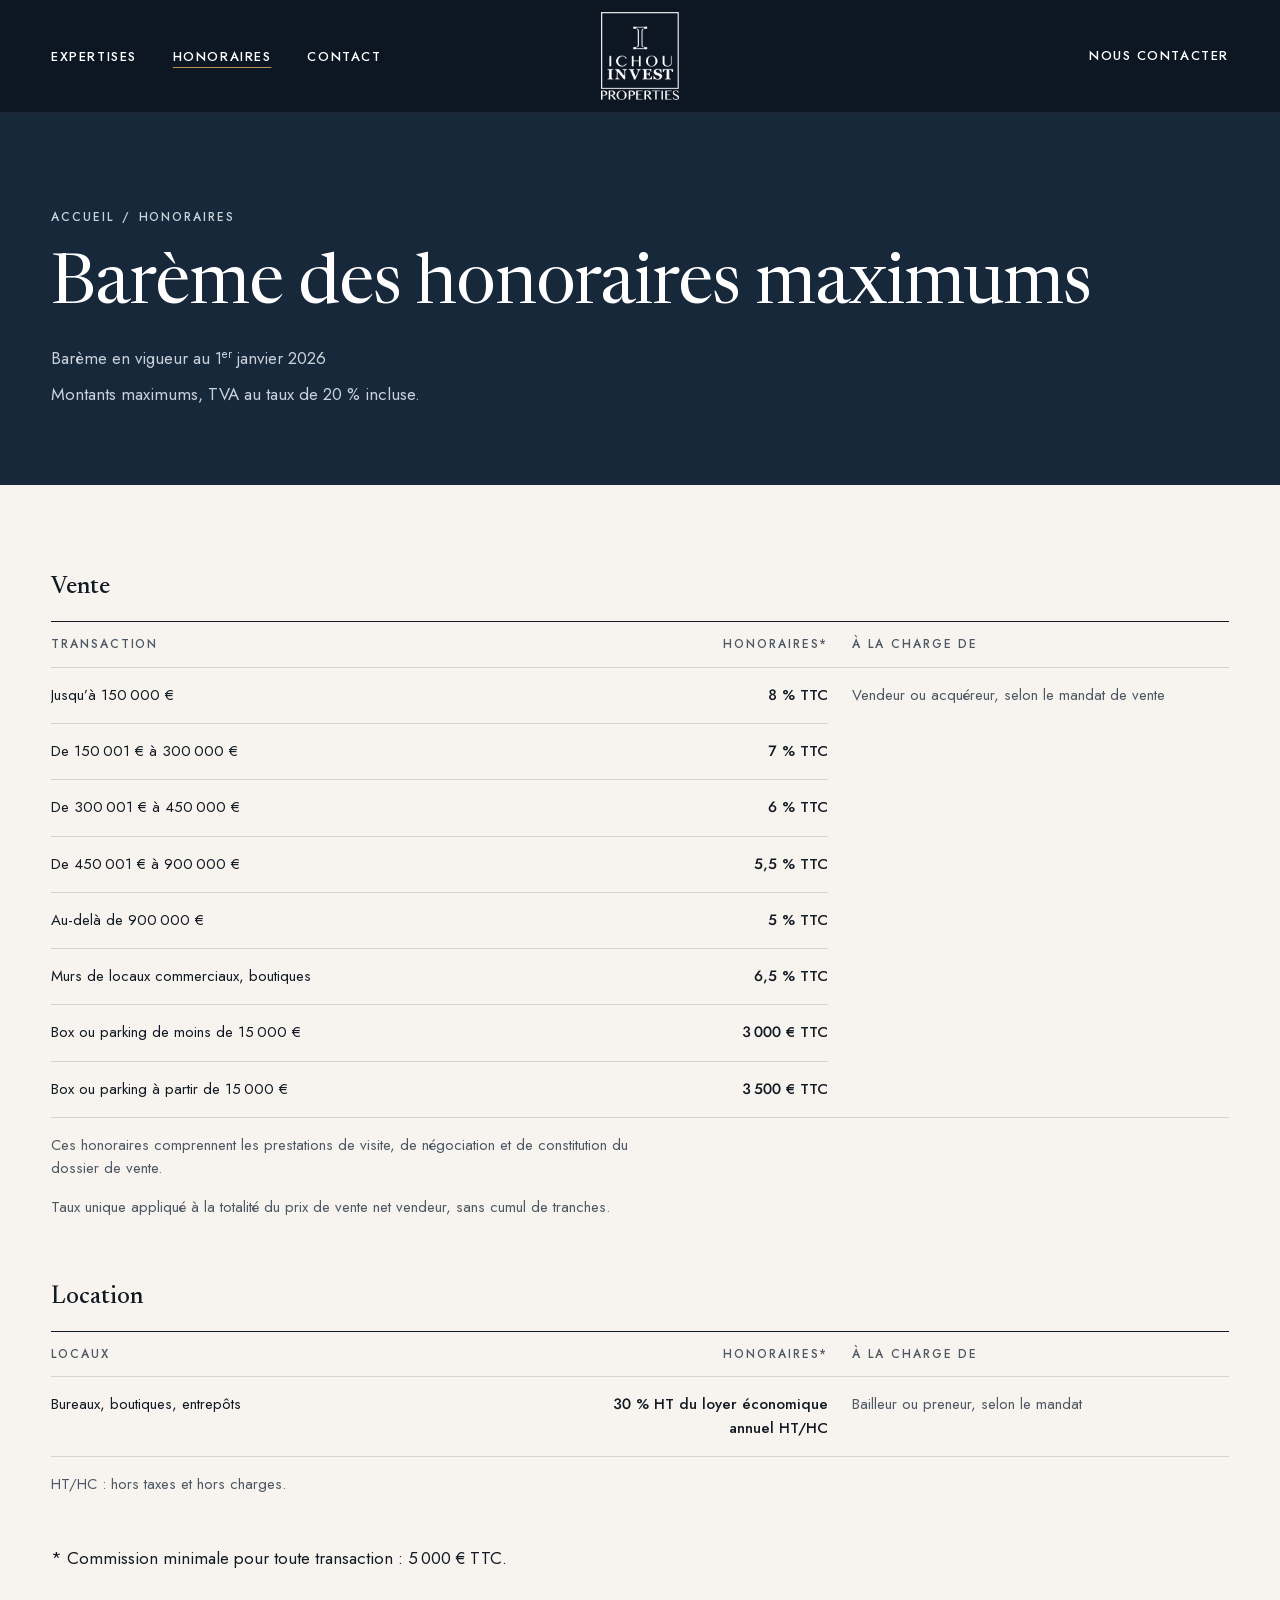
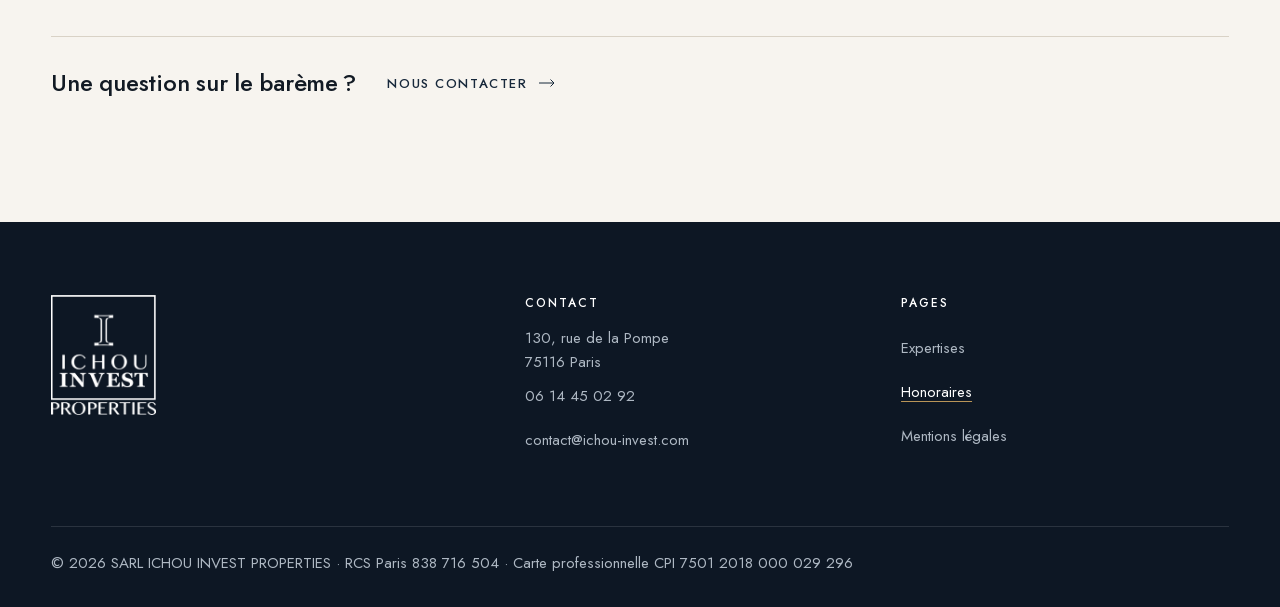
==== commit d0297c3e: "Logo en haute définition (PROPERTIES repris de l'ancien logo) Co-Authored-By: Claude Opus 5.5 (1M co" ====
--- a/honoraires.html
+++ b/honoraires.html
@@ -20,7 +20,7 @@
       <ul><li><a class="nav-link" href="index.html#expertises">Expertises</a></li><li><a class="nav-link" href="honoraires.html" aria-current="page">Honoraires</a></li><li><a class="nav-link" href="index.html#contact">Contact</a></li></ul>
     </nav>
     <a class="brand" href="index.html" aria-label="ICHOU INVEST PROPERTIES, accueil">
-      <img class="logo" src="img/logo-blanc.png" width="207" height="236" alt="ICHOU INVEST PROPERTIES">
+      <img class="logo" src="img/logo-blanc.png" width="452" height="516" alt="ICHOU INVEST PROPERTIES">
     </a>
     <div class="header-actions">
       <a class="header-cta" href="index.html#contact">Nous contacter</a>
@@ -33,7 +33,7 @@
   <div class="wrap menu-inner">
     <div class="menu-top">
       <a class="brand" href="index.html" aria-label="ICHOU INVEST PROPERTIES, accueil">
-        <img class="logo" src="img/logo-blanc.png" width="207" height="236" alt="ICHOU INVEST PROPERTIES">
+        <img class="logo" src="img/logo-blanc.png" width="452" height="516" alt="ICHOU INVEST PROPERTIES">
       </a>
       <button class="text-btn menu-close" type="button">Fermer</button>
     </div>
@@ -110,7 +110,7 @@
     <div class="footer-cols">
       <div>
         <a class="lockup" href="index.html" aria-label="ICHOU INVEST PROPERTIES, accueil">
-          <img class="logo" src="img/logo-blanc.png" width="207" height="236" alt="ICHOU INVEST PROPERTIES">
+          <img class="logo" src="img/logo-blanc.png" width="452" height="516" alt="ICHOU INVEST PROPERTIES">
         </a>
       </div>
       <div>
